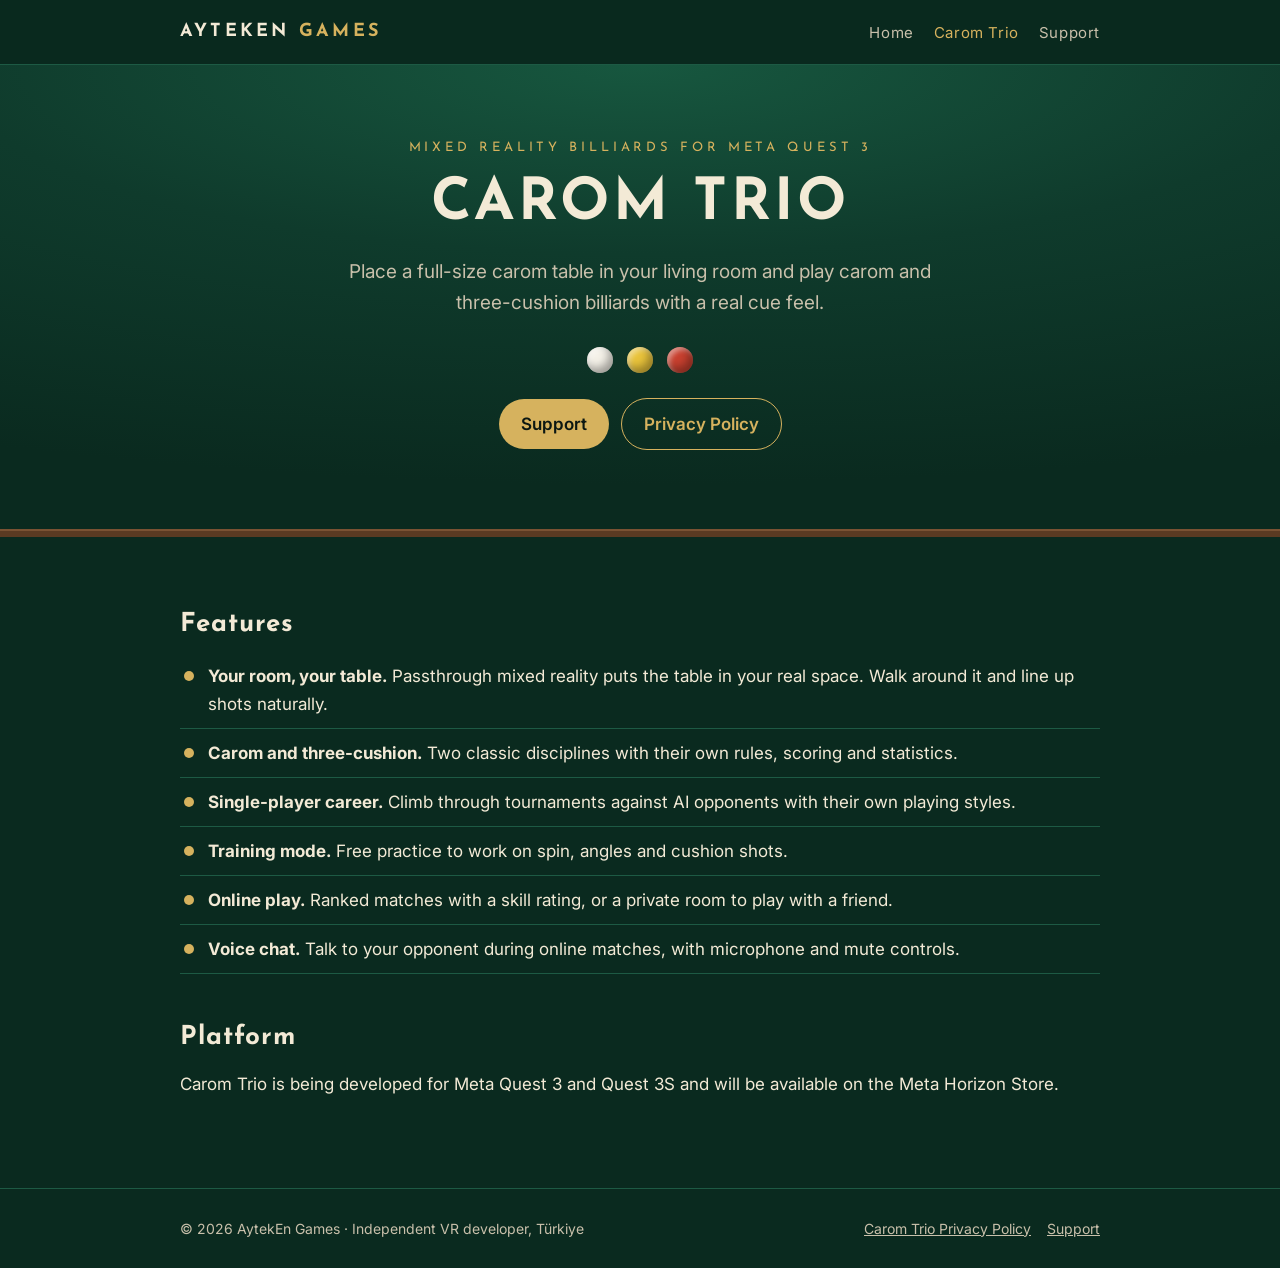
==== caromtrio/index.html @ fafdec49 "Create index.html" ====
<!doctype html>
<html lang="en">
<head>
<meta charset="utf-8">
<meta name="viewport" content="width=device-width,initial-scale=1">
<title>Carom Trio - AytekEn Games</title>
<meta name="description" content="Carom Trio: carom and three-cushion billiards in mixed reality for Meta Quest 3.">
<link rel="preconnect" href="https://fonts.googleapis.com">
<link rel="preconnect" href="https://fonts.gstatic.com" crossorigin>
<link href="https://fonts.googleapis.com/css2?family=Inter:wght@400;600&family=Josefin+Sans:wght@600;700&display=swap" rel="stylesheet">
<link rel="stylesheet" href="/assets/style.css">
</head>
<body>
<header class="site"><div class="wrap">
<a class="brand" href="/">AytekEn <span>Games</span></a>
<nav class="top">
<a href="/">Home</a><a href="/caromtrio/" aria-current="page">Carom Trio</a><a href="/support/">Support</a>
</nav>
</div></header>

<section class="hero"><div class="wrap">
<p class="eyebrow">Mixed reality billiards for Meta Quest 3</p>
<h1>Carom Trio</h1>
<p class="lead">Place a full-size carom table in your living room and play carom and three-cushion billiards with a real cue feel.</p>
<div class="balls" aria-hidden="true"><span class="ball b-white"></span><span class="ball b-yellow"></span><span class="ball b-red"></span></div>
<p><a class="btn" href="/support/">Support</a><a class="btn ghost" href="/caromtrio/privacy/">Privacy Policy</a></p>
</div></section>
<main><div class="wrap">
<h2>Features</h2>
<ul class="feat">
<li><strong>Your room, your table.</strong> Passthrough mixed reality puts the table in your real space. Walk around it and line up shots naturally.</li>
<li><strong>Carom and three-cushion.</strong> Two classic disciplines with their own rules, scoring and statistics.</li>
<li><strong>Single-player career.</strong> Climb through tournaments against AI opponents with their own playing styles.</li>
<li><strong>Training mode.</strong> Free practice to work on spin, angles and cushion shots.</li>
<li><strong>Online play.</strong> Ranked matches with a skill rating, or a private room to play with a friend.</li>
<li><strong>Voice chat.</strong> Talk to your opponent during online matches, with microphone and mute controls.</li>
</ul>
<h2>Platform</h2>
<p>Carom Trio is being developed for Meta Quest 3 and Quest 3S and will be available on the Meta Horizon Store.</p>
</div></main>
<footer class="site"><div class="wrap">
<span>&copy; 2026 AytekEn Games &middot; Independent VR developer, T&uuml;rkiye</span>
<span><a href="/caromtrio/privacy/">Carom Trio Privacy Policy</a><a href="/support/">Support</a></span>
</div></footer>
</body>
</html>
---- assets/style.css ----
:root{
  --felt:#0f3b2c; --felt-deep:#0a2a1f; --felt-line:#1d5a44;
  --gold:#d6b25e; --gold-soft:#b8964a; --cream:#f3ead6; --cream-dim:#c9c0ab;
  --ink:#0b1712; --red:#c8402f;
  --maxw:960px;
}
*{box-sizing:border-box}
html{-webkit-text-size-adjust:100%}
body{margin:0;background:var(--felt-deep);color:var(--cream);
  font:17px/1.65 "Inter",system-ui,-apple-system,"Segoe UI",Roboto,sans-serif}
a{color:var(--gold)}
a:hover{color:var(--cream)}
.wrap{max-width:var(--maxw);margin:0 auto;padding:0 20px}
header.site{border-bottom:1px solid var(--felt-line);background:rgba(10,42,31,.92);position:sticky;top:0;z-index:5;backdrop-filter:blur(6px)}
header.site .wrap{display:flex;align-items:center;justify-content:space-between;gap:16px;min-height:64px;flex-wrap:wrap}
.brand{font-family:"Josefin Sans",sans-serif;font-weight:700;letter-spacing:.18em;text-transform:uppercase;
  color:var(--cream);text-decoration:none;font-size:18px}
.brand span{color:var(--gold)}
nav.top a{color:var(--cream-dim);text-decoration:none;margin-left:20px;font-size:15px;letter-spacing:.04em}
nav.top a:hover,nav.top a[aria-current]{color:var(--gold)}
.hero{background:radial-gradient(120% 90% at 50% 0%,#17573f 0%,var(--felt) 45%,var(--felt-deep) 100%);
  border-bottom:6px solid #5a3a22;box-shadow:inset 0 -2px 0 #7a5233}
.hero .wrap{padding:72px 20px 64px;text-align:center}
.eyebrow{font-family:"Josefin Sans",sans-serif;letter-spacing:.3em;text-transform:uppercase;color:var(--gold);font-size:13px;margin:0 0 12px}
h1,h2,h3{font-family:"Josefin Sans",sans-serif;line-height:1.2;color:var(--cream)}
h1{font-size:clamp(34px,6vw,58px);letter-spacing:.06em;margin:0 0 16px;text-transform:uppercase}
h2{font-size:26px;letter-spacing:.04em;margin:48px 0 12px}
h3{font-size:19px;margin:28px 0 8px;color:var(--gold)}
.lead{font-size:19px;color:var(--cream-dim);max-width:640px;margin:0 auto}
.balls{display:flex;justify-content:center;gap:14px;margin:28px 0 0}
.ball{width:26px;height:26px;border-radius:50%;box-shadow:inset -4px -5px 8px rgba(0,0,0,.35),inset 3px 3px 5px rgba(255,255,255,.45)}
.b-white{background:#f4f1e8}.b-yellow{background:#e9c33b}.b-red{background:var(--red)}
main{padding:24px 0 72px}
.card{display:block;background:var(--felt);border:1px solid var(--felt-line);border-radius:14px;padding:26px;text-decoration:none;color:var(--cream);transition:border-color .2s,transform .2s}
.card:hover{border-color:var(--gold);transform:translateY(-2px);color:var(--cream)}
.card h3{margin-top:0}
.grid{display:grid;grid-template-columns:repeat(auto-fit,minmax(260px,1fr));gap:18px;margin-top:20px}
.tag{display:inline-block;font-size:12px;letter-spacing:.12em;text-transform:uppercase;color:var(--ink);background:var(--gold);border-radius:999px;padding:3px 10px;margin-bottom:10px;font-weight:600}
.btn{display:inline-block;background:var(--gold);color:var(--ink);text-decoration:none;font-weight:600;border-radius:999px;padding:11px 22px;margin:8px 6px 0}
.btn.ghost{background:transparent;color:var(--gold);border:1px solid var(--gold)}
.btn:hover{background:var(--cream);color:var(--ink)}
ul.feat{list-style:none;padding:0;margin:0}
ul.feat li{padding:10px 0 10px 28px;border-bottom:1px solid var(--felt-line);position:relative}
ul.feat li::before{content:"";position:absolute;left:4px;top:19px;width:10px;height:10px;border-radius:50%;background:var(--gold)}
.doc{background:var(--felt);border:1px solid var(--felt-line);border-radius:14px;padding:8px 28px 28px;margin-top:24px}
.doc p,.doc li{color:var(--cream)}
.doc table{width:100%;border-collapse:collapse;margin:12px 0;font-size:15px}
.doc th,.doc td{text-align:left;vertical-align:top;padding:10px;border-bottom:1px solid var(--felt-line)}
.doc th{color:var(--gold);font-weight:600}
.meta-line{color:var(--cream-dim);font-size:15px}
footer.site{border-top:1px solid var(--felt-line);padding:28px 0;color:var(--cream-dim);font-size:14px}
footer.site .wrap{display:flex;justify-content:space-between;gap:12px;flex-wrap:wrap}
footer.site a{color:var(--cream-dim);margin-left:16px}
@media (max-width:600px){
  nav.top a{margin:0 16px 0 0}
  .doc{padding:4px 18px 20px}
  .doc table,.doc thead,.doc tbody,.doc tr,.doc th,.doc td{display:block}
  .doc thead{display:none}
  .doc td{border:0;padding:4px 0}
  .doc td:first-child{font-weight:600;color:var(--gold)}
  .doc tr{border-bottom:1px solid var(--felt-line);padding:10px 0}
  footer.site a{margin:0 16px 0 0}
}
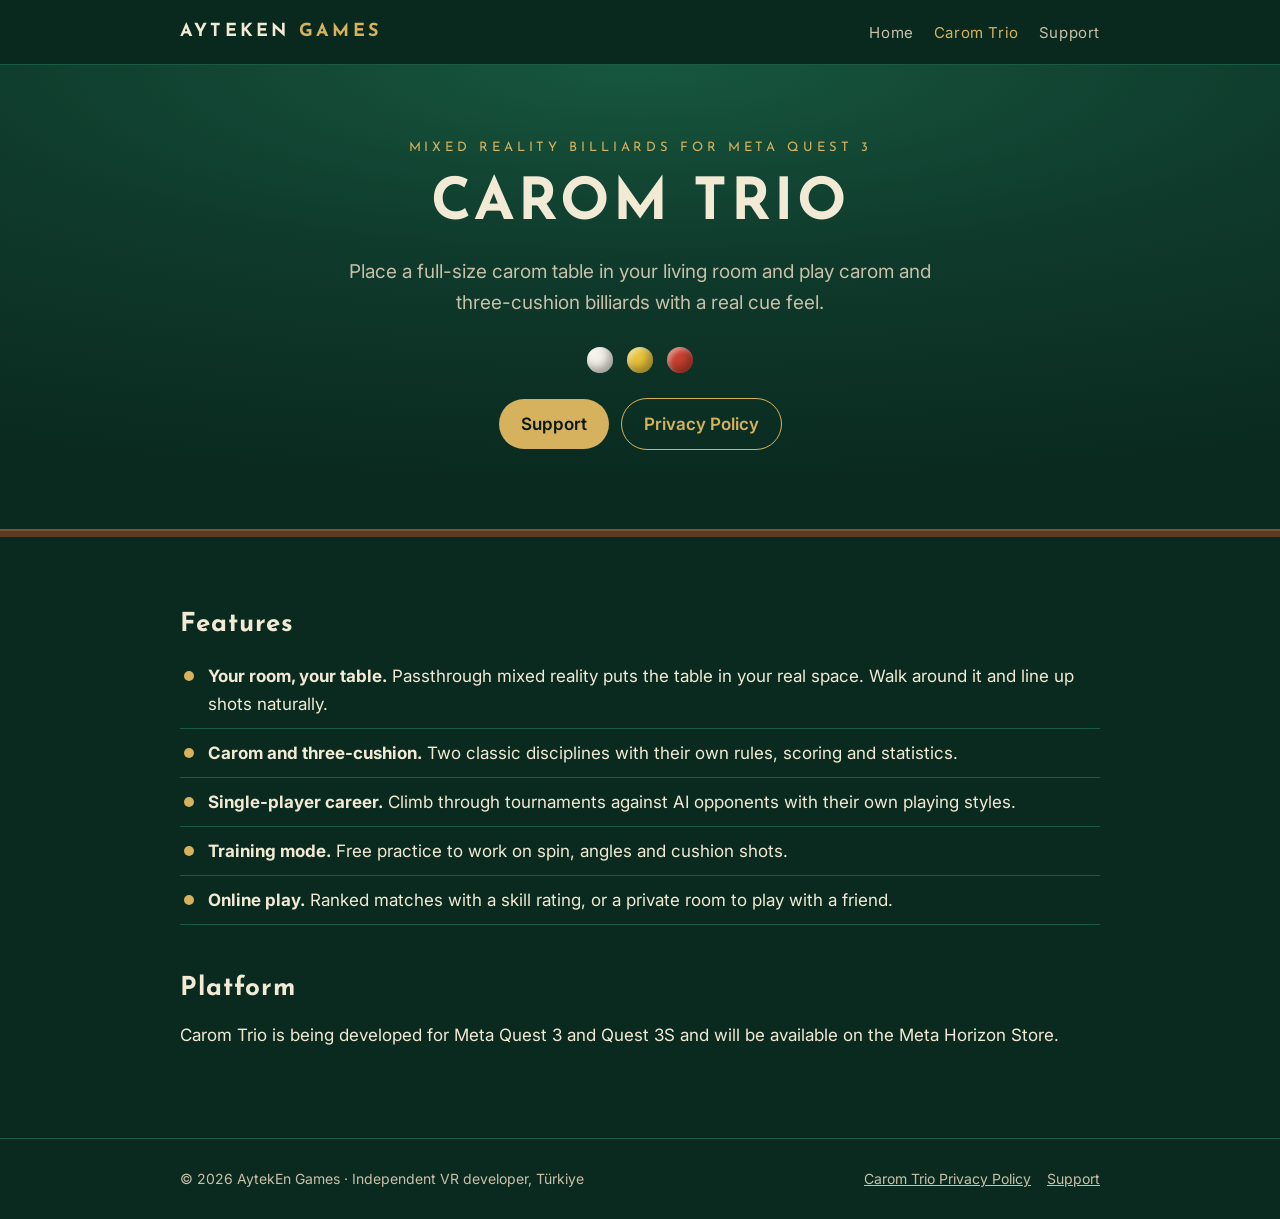
==== commit 8ceec433: "Remove voice chat from feature list (not in first release)" ====
--- a/caromtrio/index.html
+++ b/caromtrio/index.html
@@ -33,7 +33,6 @@
 <li><strong>Single-player career.</strong> Climb through tournaments against AI opponents with their own playing styles.</li>
 <li><strong>Training mode.</strong> Free practice to work on spin, angles and cushion shots.</li>
 <li><strong>Online play.</strong> Ranked matches with a skill rating, or a private room to play with a friend.</li>
-<li><strong>Voice chat.</strong> Talk to your opponent during online matches, with microphone and mute controls.</li>
 </ul>
 <h2>Platform</h2>
 <p>Carom Trio is being developed for Meta Quest 3 and Quest 3S and will be available on the Meta Horizon Store.</p>
